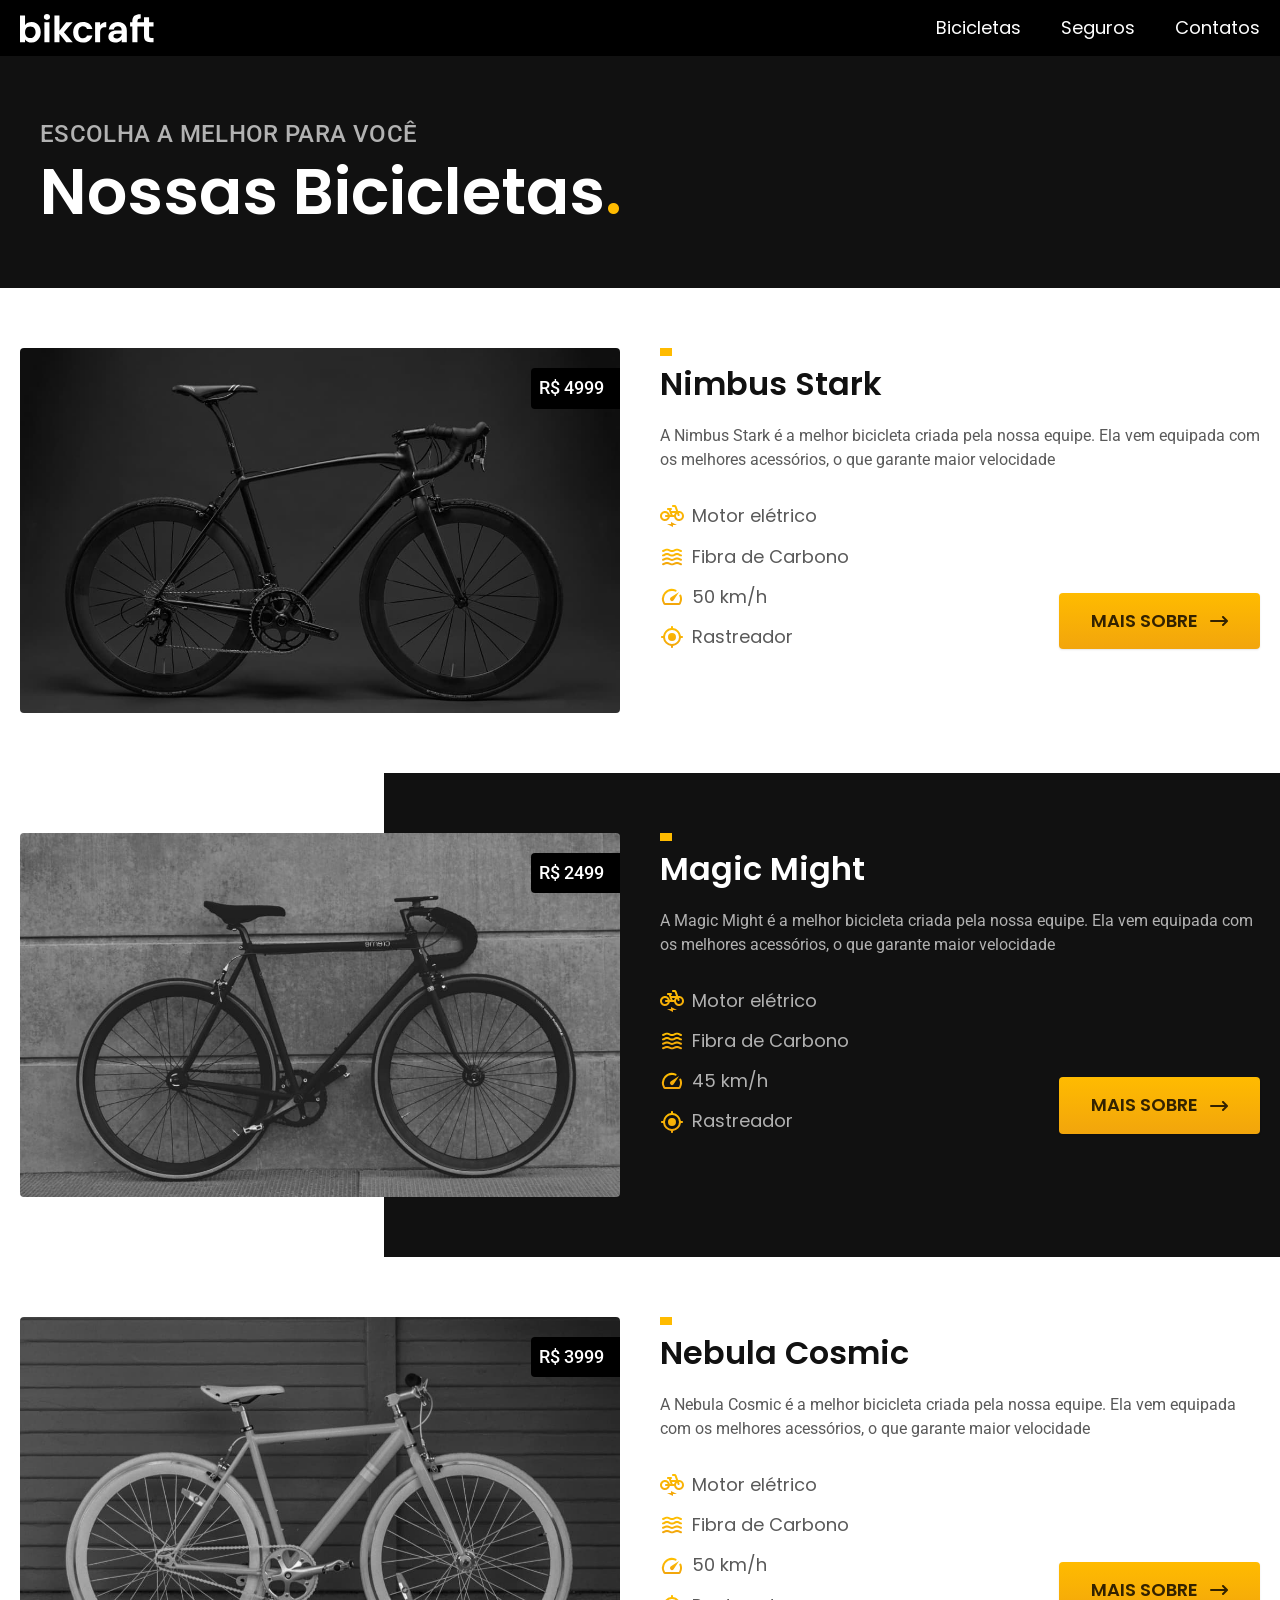
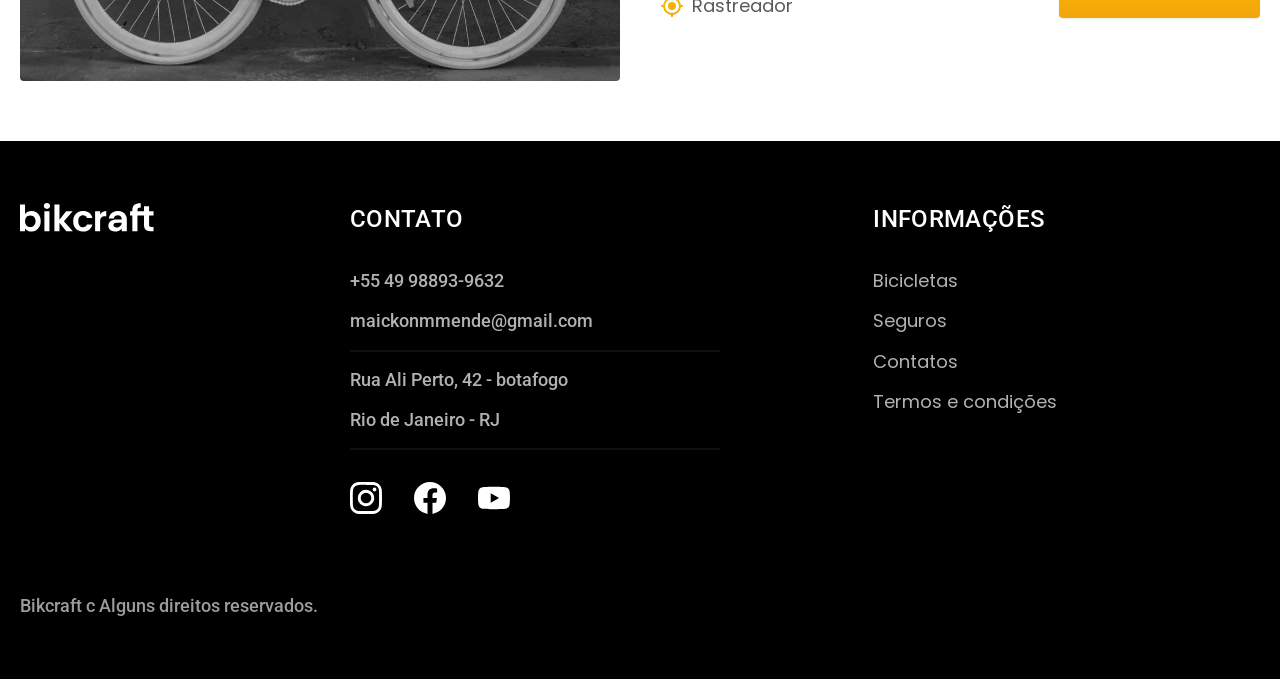
==== bicicletas.html @ 93a44c72 "seguros e vantagens" ====
<!DOCTYPE html>
<html lang="pt-BR">

<head>
  <meta charset="UTF-8">
  <meta name="viewport" content="width=device-width, initial-scale=1.0">
  <title>bicicletas-lista | Bikcraft</title>
  <meta name="description" content="Termos e condições.">
  <link rel="stylesheet" href="./css/style.css">

  <link rel="preconnect" href="https://fonts.googleapis.com">
  <link rel="preconnect" href="https://fonts.gstatic.com" crossorigin>
  <link href="https://fonts.googleapis.com/css2?family=Poppins:ital,wght@0,100;0,200;0,300;0,400;0,500;0,600;0,700;0,800;0,900;1,100;1,200;1,300;1,400;1,500;1,600;1,700;1,800;1,900&family=Roboto:ital,wght@0,100..900;1,100..900&display=swap" rel="stylesheet">
  <link rel="preconnect" href="https://fonts.googleapis.com">
  <link rel="preconnect" href="https://fonts.gstatic.com" crossorigin>
  <link href="https://fonts.googleapis.com/css2?family=Merriweather:ital,opsz,wght@0,18..144,300..900;1,18..144,300..900&display=swap" rel="stylesheet">

</head>

<body id="bicicletas">
  <header class="header-bg">
    <div class="header container">
      <a href="./">
        <img src="./img/bikcraft.svg" alt="Bikcraft">
      </a>
      <nav aria-label="primaria">
        <ul class="header-menu font-1-m cor-0">
          <li><a href="./bicicletas.html">Bicicletas</a></li>
          <li><a href="./seguros.html">Seguros</a></li>
          <li><a href="./contato.html">Contatos</a></li>
        </ul>
      </nav>
    </div>
  </header>
  <main>
    <div class="titulo-bg">
      <div class="titulo container">
        <p class="font-2-l-b cor-5">escolha a melhor para você</p>
        <h1 class="font-1-xxl cor-0">Nossas Bicicletas<span class="cor-p1">.</span></h1>
      </div>
    </div>
    <div class="bicicletas container">
      <div class="bicicletas-imagem">
        <img src="./img/bicicletas/nimbus.jpg" alt="bicicleta preta">
        <span class="font-2-m cor-0">R$ 4999</span>
      </div>
      <div class="bicicletas-conteudo">
        <h2 class="font-1-xl">Nimbus Stark</h2>
        <p class="font-2-s cor-8">A Nimbus Stark é a melhor bicicleta criada pela nossa equipe. Ela vem equipada com os melhores acessórios, o que garante maior velocidade</p>
        <ul class="font-1-m cor-8">
          <li>
            <img src="./img/icones/eletrica.svg" alt="">
            Motor elétrico
          </li>
          <li>
            <img src="./img/icones/carbono.svg" alt="">
            Fibra de Carbono
          </li>
          <li>
            <img src="./img/icones/velocidade.svg" alt="">
            50 km/h
          </li>
          <li>
            <img src="./img/icones/rastreador.svg" alt="">
            Rastreador
          </li>
        </ul>
        <a class="botao seta" href="./bicicletas/nimbus.html">Mais sobre</a>
      </div>
    </div>
    <div class="bicicletas-bg">
      <div class="bicicletas container">
        <div class="bicicletas-imagem">
          <img src="./img/bicicletas/magic.jpg" alt="bicicleta preta">
          <span class="font-2-m cor-0">R$ 2499</span>
        </div>
        <div class="bicicletas-conteudo">
          <h2 class="font-1-xl cor-0">Magic Might</h2>
          <p class="font-2-s cor-5">A Magic Might é a melhor bicicleta criada pela nossa equipe. Ela vem equipada com os melhores acessórios, o que garante maior velocidade</p>
          <ul class="font-1-m cor-5">
            <li>
              <img src="./img/icones/eletrica.svg" alt="">
              Motor elétrico
            </li>
            <li>
              <img src="./img/icones/carbono.svg" alt="">
              Fibra de Carbono
            </li>
            <li>
              <img src="./img/icones/velocidade.svg" alt="">
              45 km/h
            </li>
            <li>
              <img src="./img/icones/rastreador.svg" alt="">
              Rastreador
            </li>
          </ul>
          <a class="botao seta" href="./bicicletas/medic.html">Mais sobre</a>
        </div>
      </div>
    </div>
    <div class="bicicletas container">
      <div class="bicicletas-imagem">
        <img src="./img/bicicletas/nebula.jpg" alt="bicicleta preta">
        <span class="font-2-m cor-0">R$ 3999</span>
      </div>
      <div class="bicicletas-conteudo">
        <h2 class="font-1-xl">Nebula Cosmic</h2>
        <p class="font-2-s cor-8">A Nebula Cosmic é a melhor bicicleta criada pela nossa equipe. Ela vem equipada com os melhores acessórios, o que garante maior velocidade</p>
        <ul class="font-1-m cor-8">
          <li>
            <img src="./img/icones/eletrica.svg" alt="">
            Motor elétrico
          </li>
          <li>
            <img src="./img/icones/carbono.svg" alt="">
            Fibra de Carbono
          </li>
          <li>
            <img src="./img/icones/velocidade.svg" alt="">
            50 km/h
          </li>
          <li>
            <img src="./img/icones/rastreador.svg" alt="">
            Rastreador
          </li>
        </ul>
        <a class="botao seta" href="./bicicletas/nebula.html">Mais sobre</a>
      </div>
    </div>

  </main>
  <footer class="footer-bg">
    <div class="footer container">
      <img src="./img/bikcraft.svg" alt="Bikcraft">
      <div class="footer-contato">
        <h3 class="font-2-l-b cor-0">Contato</h3>
        <ul class="cor-5 font-2-m">
          <li><a href="tel+5549988939632">+55 49 98893-9632</a></li>
          <li><a href="mailto:maickonmmende@gmail.com">maickonmmende@gmail.com</a></li>
          <li>Rua Ali Perto, 42 - botafogo</li>
          <li>Rio de Janeiro - RJ</li>
        </ul>
        <div class="footer-redes">
          <a href="./">
            <img src="./img/redes/instagram.svg" alt="instagram">
          </a>
          <a href="./">
            <img src="./img/redes/facebook.svg" alt="facebook">
          </a>
          <a href="./">
            <img src="./img/redes/youtube.svg" alt="youtube">
          </a>
        </div>
      </div>
      <div class="footer-informacoes">
        <h3 class="font-2-l-b cor-0">Informações</h3>
        <nav>
          <ul class="font-1-m cor-5">
            <li><a href="./bicicletas.html">Bicicletas</a></li>
            <li><a href="./seguros.html">Seguros</a></li>
            <li><a href="./contato.html">Contatos</a></li>
            <li><a href="./termos.html">Termos e condições</a></li>
          </ul>
        </nav>
      </div>
      <p class="footer-copy font-2-m cor-6">Bikcraft c Alguns direitos reservados.</p>
    </div>
  </footer>
</body>

</html>
---- css/style.css ----
@import"./global/header.css";
@import"./global/global.css";
/*introducao*/
@import"./home/introducao.css";
/*componentes*/
@import"./utilidades/componentes.css";
/*tipografia*/
@import"./utilidades/tipografia.css";
/*cores*/
@import"./utilidades/cores.css";
/*bicicletas*/
@import"./bicicletas/bicicletas-lista.css";
/*Tecnologia*/
@import"/css/home/tecnologia.css";
@import"/css/home/parceiros.css";
@import"/css/home/depoimento.css";
@import"/css/seguros/seguros.css";
@import"/css/global/footer.css";
@import"/css/termos/termos.css";
@import"/css/bicicletas/bicicletas.css";
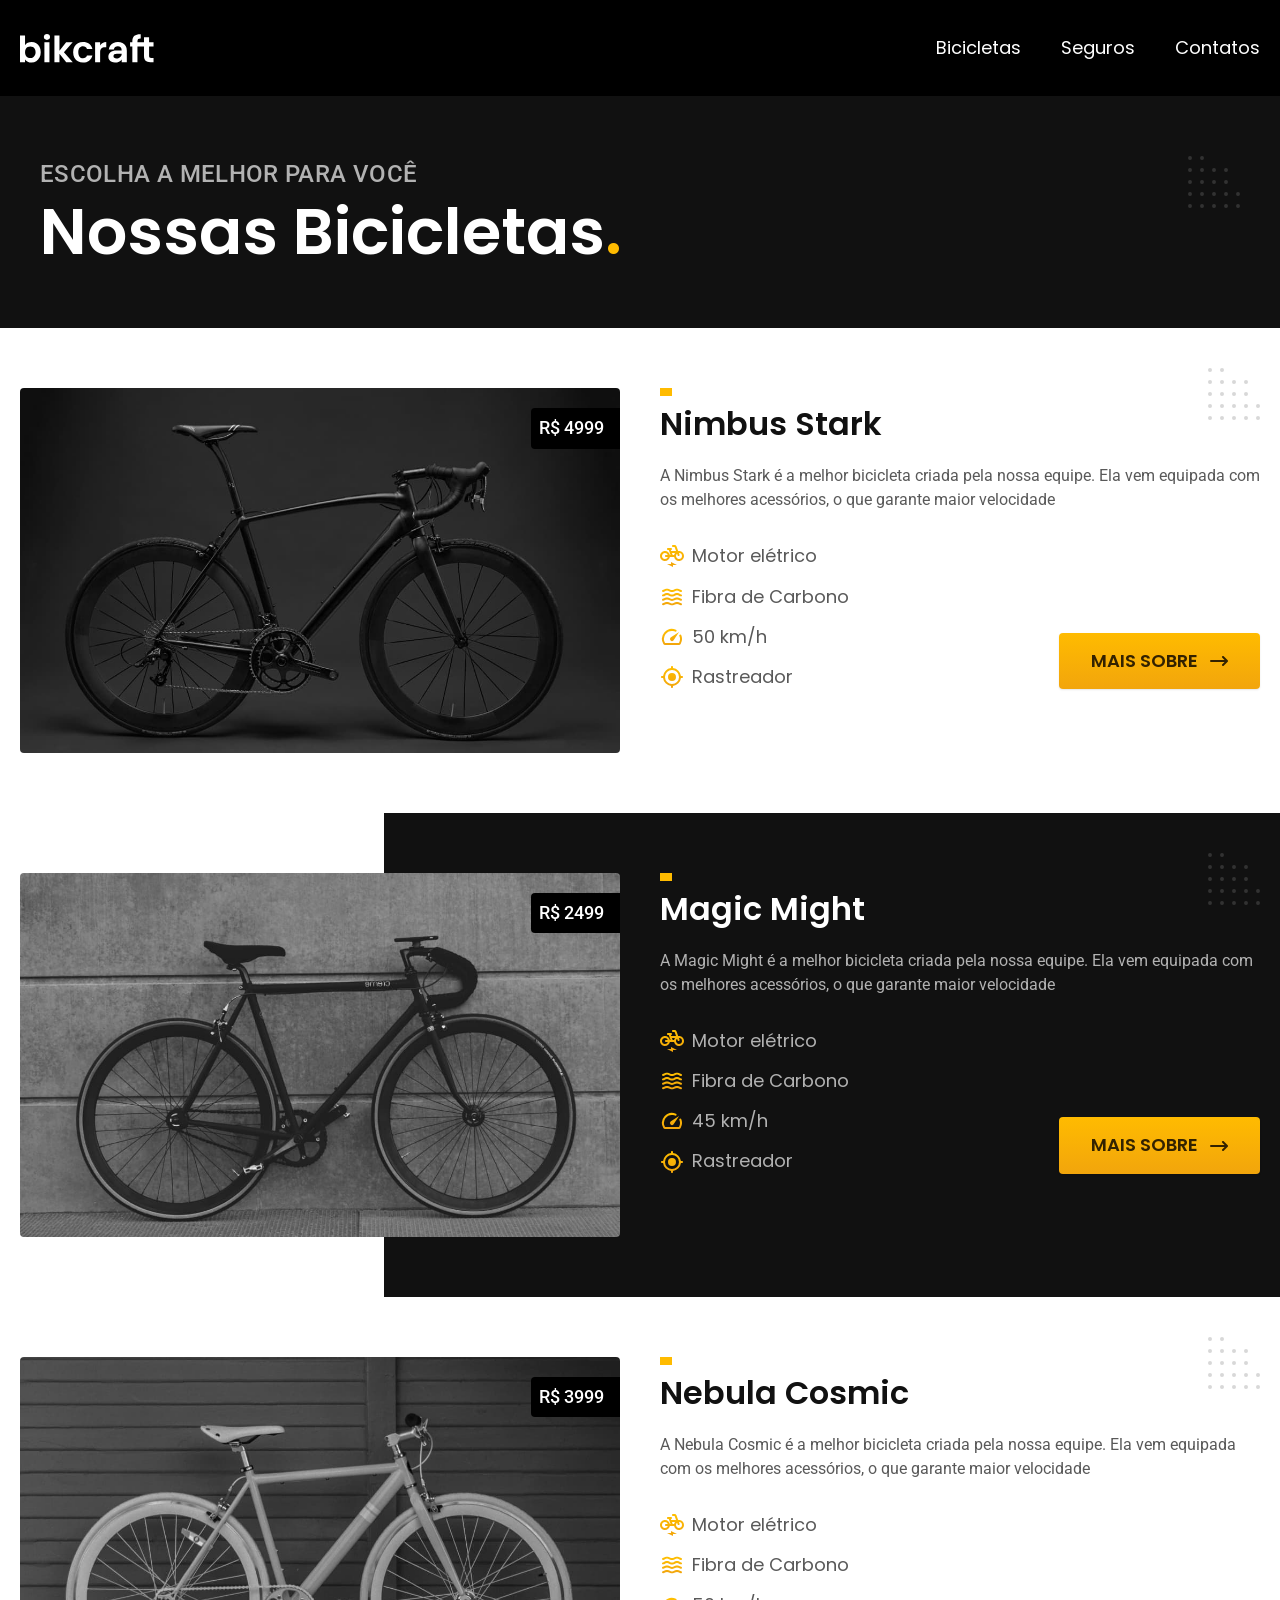
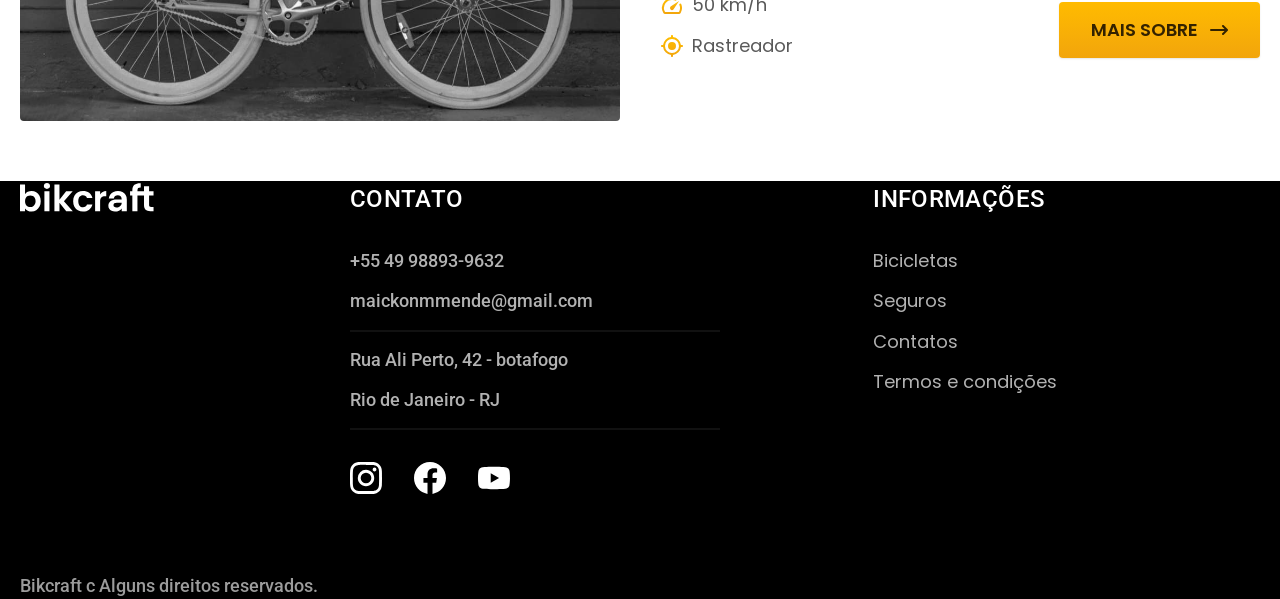
==== commit 51d653a8: "versão final sem jS" ====
--- a/bicicletas.html
+++ b/bicicletas.html
@@ -6,6 +6,7 @@
   <meta name="viewport" content="width=device-width, initial-scale=1.0">
   <title>bicicletas-lista | Bikcraft</title>
   <meta name="description" content="Termos e condições.">
+  <link rel="preload" href="./css/style.css" as="style">
   <link rel="stylesheet" href="./css/style.css">
 
   <link rel="preconnect" href="https://fonts.googleapis.com">
--- a/css/style.css
+++ b/css/style.css
@@ -1,26 +1,43 @@
+/*global*/
 @import"./global/header.css";
 @import"./global/global.css";
-/*introducao*/
+@import"/css/global/footer.css";
+
+/*home*/
+@import"../css/home/depoimento.css";
 @import"./home/introducao.css";
-/*componentes*/
+@import"../css/home/parceiros.css";
+@import"../css/home/tecnologia.css";
+@import"../css/home/seguro.css";
+
+/*seguros*/
+@import"../css/seguros/seguros.css";
+@import"../css/seguros/perguntas.css";
+@import"../css/seguros/vantagens.css";
+
+/*Termos*/
+@import"../css/termos/termos.css";
+
+/*Utilidades*/
 @import"./utilidades/componentes.css";
-/*tipografia*/
 @import"./utilidades/tipografia.css";
-/*cores*/
 @import"./utilidades/cores.css";
+@import"./utilidades/formulario.css";
+
+
 /*bicicletas*/
 @import"./bicicletas/bicicletas-lista.css";
-/*Tecnologia*/
-@import"/css/home/tecnologia.css";
-@import"/css/home/parceiros.css";
-@import"/css/home/depoimento.css";
-@import"/css/seguros/seguros.css";
-@import"/css/global/footer.css";
-@import"/css/termos/termos.css";
-@import"/css/bicicletas/bicicletas.css";
+@import"../css/bicicletas/bicicletas.css";
+
+/*contato*/
+@import"./contato/contato.css";
+@import"./contato/lojas.css";
+
+/*orcamento*/
+@import"./orcamento/orcamento.css";
+
+/*bicicleta*/
+@import"../css/bicicleta/seguro.css";
+@import"../css/bicicleta/bicicleta.css";
 
 
-
-
-
-
--- a/css/style.css
+++ b/css/style.css
@@ -1,26 +1,43 @@
+/*global*/
 @import"./global/header.css";
 @import"./global/global.css";
-/*introducao*/
+@import"/css/global/footer.css";
+
+/*home*/
+@import"../css/home/depoimento.css";
 @import"./home/introducao.css";
-/*componentes*/
+@import"../css/home/parceiros.css";
+@import"../css/home/tecnologia.css";
+@import"../css/home/seguro.css";
+
+/*seguros*/
+@import"../css/seguros/seguros.css";
+@import"../css/seguros/perguntas.css";
+@import"../css/seguros/vantagens.css";
+
+/*Termos*/
+@import"../css/termos/termos.css";
+
+/*Utilidades*/
 @import"./utilidades/componentes.css";
-/*tipografia*/
 @import"./utilidades/tipografia.css";
-/*cores*/
 @import"./utilidades/cores.css";
+@import"./utilidades/formulario.css";
+
+
 /*bicicletas*/
 @import"./bicicletas/bicicletas-lista.css";
-/*Tecnologia*/
-@import"/css/home/tecnologia.css";
-@import"/css/home/parceiros.css";
-@import"/css/home/depoimento.css";
-@import"/css/seguros/seguros.css";
-@import"/css/global/footer.css";
-@import"/css/termos/termos.css";
-@import"/css/bicicletas/bicicletas.css";
+@import"../css/bicicletas/bicicletas.css";
+
+/*contato*/
+@import"./contato/contato.css";
+@import"./contato/lojas.css";
+
+/*orcamento*/
+@import"./orcamento/orcamento.css";
+
+/*bicicleta*/
+@import"../css/bicicleta/seguro.css";
+@import"../css/bicicleta/bicicleta.css";
 
 
-
-
-
-
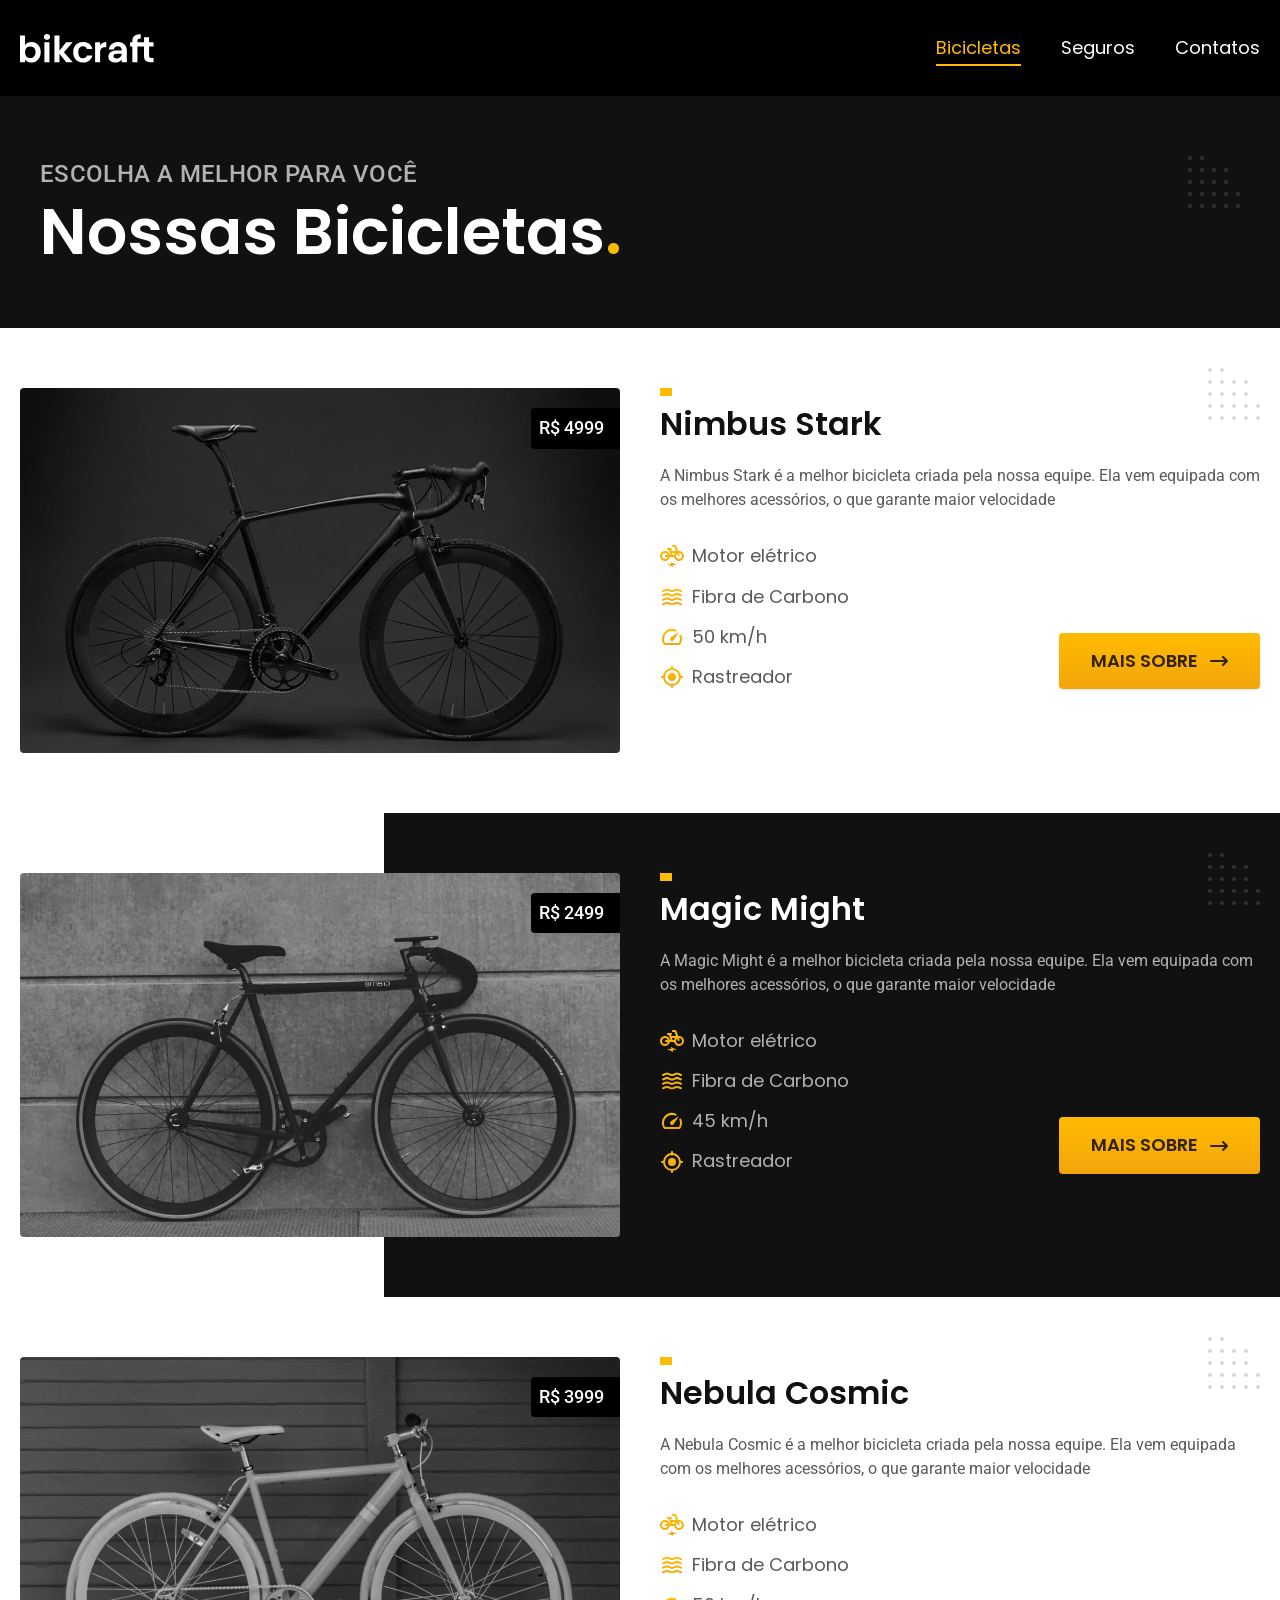
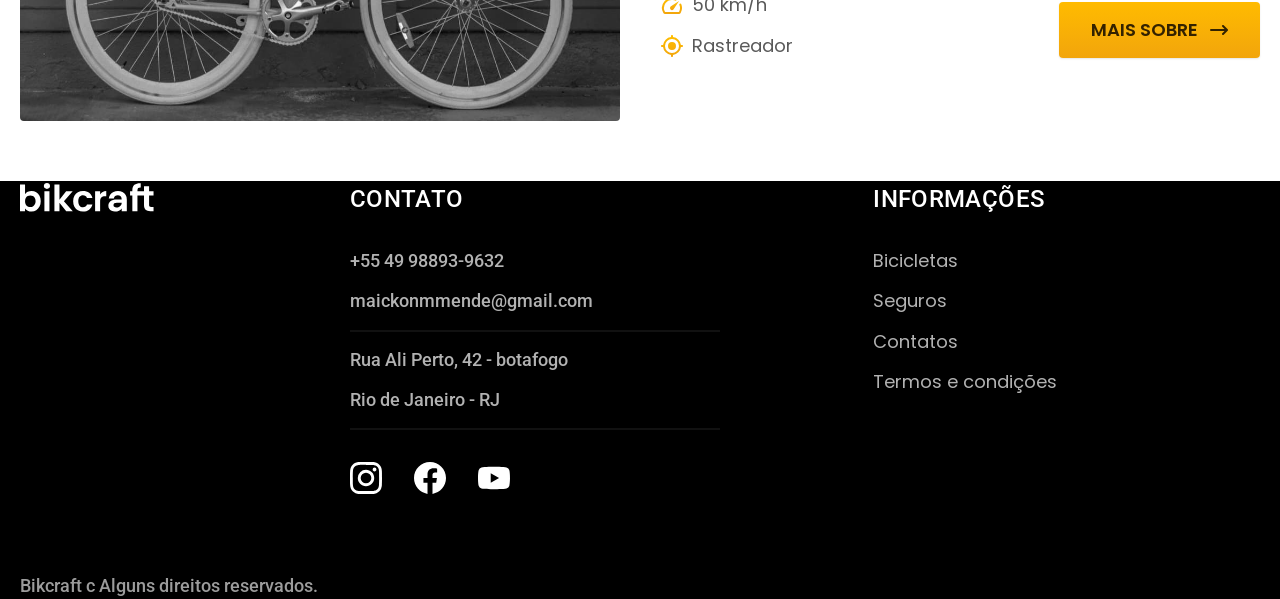
==== commit cd6fed6b: "script site atual" ====
--- a/bicicletas.html
+++ b/bicicletas.html
@@ -168,6 +168,7 @@
       <p class="footer-copy font-2-m cor-6">Bikcraft c Alguns direitos reservados.</p>
     </div>
   </footer>
+  <script src="./js/script.js"></script>
 </body>
 
 </html>
